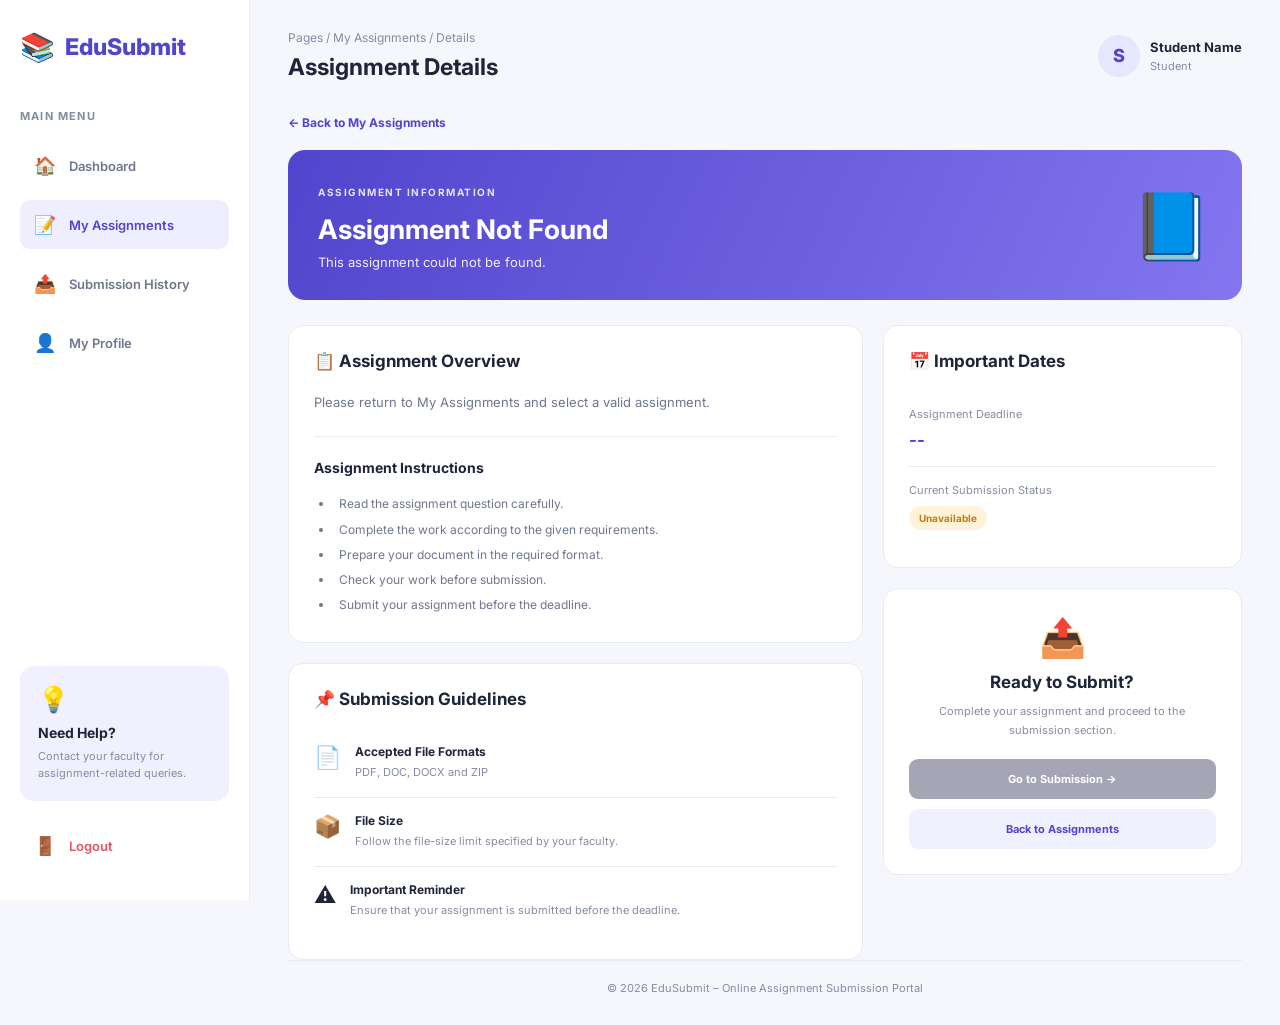
==== pages/assignment-details.html @ 94a19232 "Add student dashboard and assignment pages" ====
<!DOCTYPE html>
<html lang="en">
<head>
    <meta charset="UTF-8">
    <meta name="viewport" content="width=device-width, initial-scale=1.0">
    <title>Assignment Details | EduSubmit</title>
    <link rel="stylesheet" href="../css/student.css">
</head>
<body>

<div class="dashboard-container">

    <!-- Sidebar -->
    <aside class="sidebar">
        <div class="logo">
            <span class="logo-icon">📚</span>
            <h2>EduSubmit</h2>
        </div>

        <p class="menu-heading">MAIN MENU</p>

        <nav class="sidebar-nav">
            <a href="student-dashboard.html" class="nav-link">
                <span>🏠</span> Dashboard
            </a>

            <a href="assignments.html" class="nav-link active">
                <span>📝</span> My Assignments
            </a>

            <a href="#" class="nav-link">
                <span>📤</span> Submission History
            </a>

            <a href="#" class="nav-link">
                <span>👤</span> My Profile
            </a>
        </nav>

        <div class="sidebar-bottom">
            <div class="help-card">
                <span>💡</span>
                <h3>Need Help?</h3>
                <p>Contact your faculty for assignment-related queries.</p>
            </div>

            <a href="#" class="nav-link logout">
                <span>🚪</span> Logout
            </a>
        </div>
    </aside>

    <!-- Main Content -->
    <main class="main-content">

        <header class="top-header">
            <div>
                <p class="breadcrumb">Pages / My Assignments / Details</p>
                <h2>Assignment Details</h2>
            </div>

            <div class="header-right">
                <div class="profile-info">
                    <div class="avatar">S</div>
                    <div>
                        <h4>Student Name</h4>
                        <p>Student</p>
                    </div>
                </div>
            </div>
        </header>

        <a href="assignments.html" class="back-link">
            ← Back to My Assignments
        </a>

        <!-- Assignment Information -->
        <section class="details-banner">
            <div>
                <span class="details-label">ASSIGNMENT INFORMATION</span>
                <h1 id="detail-title">Loading Assignment...</h1>
                <p id="detail-subject">Please wait...</p>
            </div>

            <span class="details-icon">📘</span>
        </section>

        <!-- Details Grid -->
        <section class="details-grid">

            <div class="details-main">

                <div class="details-card">
                    <h2>📋 Assignment Overview</h2>

                    <p class="details-description" id="detail-description">
                        Loading description...
                    </p>

                    <div class="details-divider"></div>

                    <h3>Assignment Instructions</h3>

                    <ul class="instruction-list">
                        <li>Read the assignment question carefully.</li>
                        <li>Complete the work according to the given requirements.</li>
                        <li>Prepare your document in the required format.</li>
                        <li>Check your work before submission.</li>
                        <li>Submit your assignment before the deadline.</li>
                    </ul>
                </div>

                <div class="details-card">
                    <h2>📌 Submission Guidelines</h2>

                    <div class="guideline-item">
                        <span>📄</span>
                        <div>
                            <h4>Accepted File Formats</h4>
                            <p>PDF, DOC, DOCX and ZIP</p>
                        </div>
                    </div>

                    <div class="guideline-item">
                        <span>📦</span>
                        <div>
                            <h4>File Size</h4>
                            <p>Follow the file-size limit specified by your faculty.</p>
                        </div>
                    </div>

                    <div class="guideline-item">
                        <span>⚠️</span>
                        <div>
                            <h4>Important Reminder</h4>
                            <p>Ensure that your assignment is submitted before the deadline.</p>
                        </div>
                    </div>
                </div>

            </div>

            <!-- Right Side -->
            <div class="details-side">

                <div class="details-card">
                    <h2>📅 Important Dates</h2>

                    <div class="date-info">
                        <p>Assignment Deadline</p>
                        <h3 id="detail-deadline">--</h3>
                    </div>

                    <div class="date-info">
                        <p>Current Submission Status</p>
                        <span id="detail-status" class="status pending">
                            Pending
                        </span>
                    </div>
                </div>

                <div class="details-card submission-card">
                    <span class="submission-icon">📤</span>
                    <h2>Ready to Submit?</h2>

                    <p>
                        Complete your assignment and proceed to the
                        submission section.
                    </p>

                    <a href="#" id="submit-assignment-btn" class="submit-btn">
                        Go to Submission →
                    </a>

                    <a href="assignments.html" class="secondary-btn">
                        Back to Assignments
                    </a>
                </div>

            </div>

        </section>

        <footer class="footer">
            © 2026 EduSubmit – Online Assignment Submission Portal
        </footer>

    </main>
</div>

<script src="../js/student.js"></script>

</body>
</html>
---- css/student.css ----
/* =====================================
   EDUSUBMIT - STUDENT DASHBOARD
   ===================================== */

@import url('https://fonts.googleapis.com/css2?family=Inter:wght@400;500;600;700;800&display=swap');

:root {
    --primary: #5145CD;
    --primary-dark: #3930A5;
    --background: #F6F7FC;
    --white: #FFFFFF;
    --text: #20243A;
    --muted: #858BA3;
    --border: #E9EAF2;
    --success: #159B69;
    --warning: #E99A25;
    --danger: #E25363;
}

* {
    margin: 0;
    padding: 0;
    box-sizing: border-box;
}

body {
    font-family: 'Inter', sans-serif;
    background: var(--background);
    color: var(--text);
}

a {
    text-decoration: none;
    color: inherit;
}

button {
    font-family: inherit;
    cursor: pointer;
}

/* Main Layout */

.dashboard-container {
    display: flex;
    min-height: 100vh;
}

/* Sidebar */

.sidebar {
    width: 250px;
    background: var(--white);
    padding: 30px 20px;
    display: flex;
    flex-direction: column;
    border-right: 1px solid var(--border);
    position: fixed;
    top: 0;
    bottom: 0;
    left: 0;
    z-index: 10;
}

.logo {
    display: flex;
    align-items: center;
    gap: 10px;
    margin-bottom: 45px;
}

.logo-icon {
    font-size: 28px;
}

.logo h2 {
    color: var(--primary);
    font-size: 23px;
    font-weight: 800;
}

.menu-heading {
    font-size: 11px;
    font-weight: 700;
    color: var(--muted);
    letter-spacing: 1.2px;
    margin-bottom: 18px;
}

.sidebar-nav {
    display: flex;
    flex-direction: column;
    gap: 10px;
}

.nav-link {
    display: flex;
    align-items: center;
    gap: 13px;
    padding: 14px;
    border-radius: 10px;
    color: #70768E;
    font-size: 13px;
    font-weight: 600;
    transition: 0.3s;
}

.nav-link span {
    font-size: 18px;
}

.nav-link:hover,
.nav-link.active {
    background: #EFEEFF;
    color: var(--primary);
}

.sidebar-bottom {
    margin-top: auto;
}

.help-card {
    background: #F1F0FF;
    padding: 18px;
    border-radius: 14px;
    margin-bottom: 20px;
}

.help-card span {
    font-size: 25px;
}

.help-card h3 {
    margin: 10px 0 7px;
    font-size: 14px;
}

.help-card p {
    color: var(--muted);
    font-size: 11px;
    line-height: 1.6;
}

.logout {
    color: var(--danger);
}

/* Main Content */

.main-content {
    margin-left: 250px;
    padding: 30px 38px;
    width: calc(100% - 250px);
}

.top-header {
    display: flex;
    align-items: center;
    justify-content: space-between;
    margin-bottom: 30px;
}

.breadcrumb {
    font-size: 12px;
    color: var(--muted);
    margin-bottom: 8px;
}

.top-header h2 {
    font-size: 23px;
}

.header-right {
    display: flex;
    align-items: center;
    gap: 25px;
}

.notification-btn {
    position: relative;
    border: none;
    background: white;
    padding: 12px;
    border-radius: 12px;
    font-size: 19px;
}

.notification-dot {
    position: absolute;
    top: 8px;
    right: 8px;
    width: 7px;
    height: 7px;
    border-radius: 50%;
    background: var(--danger);
}

.profile-info {
    display: flex;
    align-items: center;
    gap: 10px;
}

.avatar {
    width: 42px;
    height: 42px;
    background: #E8E5FF;
    color: var(--primary);
    display: grid;
    place-items: center;
    border-radius: 50%;
    font-weight: 800;
    font-size: 18px;
}

.profile-info h4 {
    font-size: 13px;
}

.profile-info p {
    color: var(--muted);
    font-size: 11px;
    margin-top: 4px;
}

/* Welcome Banner */

.welcome-banner {
    background: linear-gradient(115deg, #5145CD, #8376EF);
    color: white;
    padding: 35px 40px;
    border-radius: 20px;
    display: flex;
    justify-content: space-between;
    align-items: center;
    min-height: 205px;
    margin-bottom: 35px;
    overflow: hidden;
}

.welcome-label {
    font-size: 11px;
    font-weight: 700;
    letter-spacing: 1.5px;
    margin-bottom: 12px;
    opacity: 0.85;
}

.welcome-banner h1 {
    font-size: 32px;
    margin-bottom: 12px;
}

.welcome-banner p:not(.welcome-label) {
    font-size: 13px;
    line-height: 1.7;
    max-width: 450px;
    opacity: 0.9;
}

.primary-btn {
    display: inline-block;
    background: white;
    color: var(--primary);
    padding: 12px 20px;
    border-radius: 9px;
    font-size: 12px;
    font-weight: 700;
    margin-top: 20px;
    transition: 0.3s;
}

.primary-btn:hover {
    transform: translateY(-2px);
    background: #F1F0FF;
}

.welcome-illustration {
    font-size: 100px;
    padding-right: 35px;
}

/* Section Headings */

.section-heading {
    margin-bottom: 20px;
}

.section-heading h2,
.content-card h2 {
    font-size: 18px;
    margin-bottom: 7px;
}

.section-heading p,
.card-subtitle {
    color: var(--muted);
    font-size: 12px;
}

.heading-row {
    display: flex;
    justify-content: space-between;
    align-items: center;
}

/* Statistics Cards */

.stats-section {
    margin-bottom: 35px;
}

.stats-grid {
    display: grid;
    grid-template-columns: repeat(4, 1fr);
    gap: 18px;
}

.stat-card {
    background: var(--white);
    padding: 22px;
    border-radius: 15px;
    border: 1px solid var(--border);
    transition: 0.3s;
}

.stat-card:hover {
    transform: translateY(-4px);
    box-shadow: 0 8px 25px rgba(30, 35, 80, 0.07);
}

.stat-icon {
    width: 42px;
    height: 42px;
    display: grid;
    place-items: center;
    border-radius: 12px;
    font-size: 20px;
    margin-bottom: 17px;
}

.total-card .stat-icon {
    background: #EFEEFF;
}

.submitted-card .stat-icon {
    background: #E5F8EF;
}

.pending-card .stat-icon {
    background: #FFF4DE;
}

.overdue-card .stat-icon {
    background: #FFECEF;
}

.stat-card p {
    color: var(--muted);
    font-size: 12px;
    margin-bottom: 9px;
}

.stat-card h2 {
    font-size: 29px;
    margin-bottom: 7px;
}

.stat-card span {
    font-size: 10px;
    color: var(--muted);
}

/* Assignments */

.assignments-section {
    margin-bottom: 35px;
}

.view-all {
    color: var(--primary);
    font-size: 12px;
    font-weight: 700;
}

.assignment-list {
    display: grid;
    grid-template-columns: repeat(2, 1fr);
    gap: 16px;
}

.assignment-card {
    background: var(--white);
    border: 1px solid var(--border);
    padding: 20px;
    border-radius: 14px;
    transition: 0.3s;
}

.assignment-card:hover {
    transform: translateY(-3px);
    box-shadow: 0 8px 20px rgba(30, 35, 80, 0.06);
}

.assignment-top {
    display: flex;
    justify-content: space-between;
    align-items: center;
    margin-bottom: 16px;
}

.subject-tag {
    background: #EFEEFF;
    color: var(--primary);
    padding: 7px 10px;
    border-radius: 7px;
    font-size: 10px;
    font-weight: 700;
}

.status {
    padding: 6px 10px;
    border-radius: 20px;
    font-size: 10px;
    font-weight: 700;
}

.status.pending {
    background: #FFF3D9;
    color: #C27B12;
}

.status.submitted {
    background: #E4F7ED;
    color: #138557;
}

.status.overdue {
    background: #FFE8EC;
    color: #D44355;
}

.assignment-card h3 {
    font-size: 15px;
    margin-bottom: 9px;
}

.assignment-card > p {
    font-size: 11px;
    color: var(--muted);
    line-height: 1.6;
}

.assignment-footer {
    display: flex;
    justify-content: space-between;
    align-items: center;
    border-top: 1px solid var(--border);
    margin-top: 18px;
    padding-top: 14px;
}

.assignment-footer span {
    font-size: 10px;
    color: var(--muted);
}

.assignment-footer a {
    font-size: 11px;
    color: var(--primary);
    font-weight: 700;
}

/* Bottom Section */

.bottom-grid {
    display: grid;
    grid-template-columns: 1.5fr 1fr;
    gap: 20px;
    margin-bottom: 35px;
}

.content-card {
    background: white;
    padding: 24px;
    border: 1px solid var(--border);
    border-radius: 15px;
}

.deadline-item {
    display: flex;
    justify-content: space-between;
    align-items: center;
    padding: 17px 0;
    border-bottom: 1px solid var(--border);
}

.deadline-item:last-child {
    border-bottom: none;
}

.deadline-item h4 {
    font-size: 12px;
    margin-bottom: 5px;
}

.deadline-item p {
    font-size: 10px;
    color: var(--muted);
}

.deadline-date {
    color: var(--primary);
    font-size: 11px;
    font-weight: 700;
}

/* Progress Circle */

.progress-circle {
    width: 150px;
    height: 150px;
    border-radius: 50%;
    background: conic-gradient(
        var(--primary) 0% 50%,
        #EBEAF5 50% 100%
    );
    display: grid;
    place-items: center;
    margin: 25px auto;
}

.progress-circle > div {
    background: white;
    width: 120px;
    height: 120px;
    border-radius: 50%;
    display: flex;
    flex-direction: column;
    align-items: center;
    justify-content: center;
}

.progress-circle h2 {
    color: var(--primary);
    font-size: 27px;
}

.progress-circle p {
    color: var(--muted);
    font-size: 10px;
    margin-top: 5px;
}

.progress-message {
    color: var(--muted);
    font-size: 11px;
    text-align: center;
}

.footer {
    border-top: 1px solid var(--border);
    padding-top: 20px;
    text-align: center;
    color: var(--muted);
    font-size: 11px;
}

/* Responsive Design */

@media (max-width: 1100px) {
    .stats-grid {
        grid-template-columns: repeat(2, 1fr);
    }
}

@media (max-width: 800px) {
    .sidebar {
        width: 75px;
        padding: 25px 10px;
    }

    .logo h2,
    .menu-heading,
    .nav-link:not(.active),
    .nav-link.active {
        font-size: 0;
    }

    .nav-link {
        justify-content: center;
        padding: 14px 5px;
    }

    .nav-link span {
        font-size: 20px;
    }

    .help-card {
        display: none;
    }

    .main-content {
        margin-left: 75px;
        width: calc(100% - 75px);
        padding: 25px 20px;
    }

    .bottom-grid {
        grid-template-columns: 1fr;
    }
}

@media (max-width: 550px) {
    .main-content {
        padding: 20px 13px;
    }

    .top-header {
        align-items: flex-start;
        gap: 10px;
    }

    .top-header h2 {
        font-size: 17px;
    }

    .header-right {
        gap: 8px;
    }

    .profile-info > div:last-child {
        display: none;
    }

    .welcome-banner {
        padding: 25px 20px;
    }

    .welcome-banner h1 {
        font-size: 24px;
    }

    .welcome-illustration {
        font-size: 55px;
        padding-right: 0;
    }

    .stats-grid {
        grid-template-columns: 1fr 1fr;
        gap: 10px;
    }

    .stat-card {
        padding: 14px;
    }

    .assignment-list {
        grid-template-columns: 1fr;
    }

    .heading-row {
        align-items: flex-start;
        gap: 10px;
    }
}

/* =====================================
   MY ASSIGNMENTS PAGE
   ===================================== */

.assignment-welcome {
    background: linear-gradient(115deg, #5145CD, #8376EF);
    color: white;
    padding: 30px;
    border-radius: 17px;
    margin-bottom: 25px;
}

.assignment-welcome h1 {
    font-size: 26px;
    margin-bottom: 10px;
}

.assignment-welcome p {
    font-size: 13px;
    opacity: 0.9;
    line-height: 1.6;
}

.assignment-summary {
    display: grid;
    grid-template-columns: repeat(4, 1fr);
    gap: 15px;
    margin-bottom: 30px;
}

.summary-card {
    background: white;
    padding: 20px;
    border: 1px solid var(--border);
    border-radius: 13px;
    display: flex;
    align-items: center;
    gap: 15px;
}

.summary-card > span {
    font-size: 25px;
    background: #EFEEFF;
    padding: 12px;
    border-radius: 10px;
}

.summary-card p {
    font-size: 11px;
    color: var(--muted);
    margin-bottom: 7px;
}

.summary-card h2 {
    font-size: 23px;
}

.assignment-management {
    background: white;
    padding: 25px;
    border: 1px solid var(--border);
    border-radius: 15px;
}

.assignment-toolbar {
    display: flex;
    align-items: center;
    justify-content: space-between;
    gap: 15px;
    margin-bottom: 22px;
}

.assignment-toolbar h2 {
    font-size: 18px;
    margin-bottom: 7px;
}

.assignment-toolbar p {
    color: var(--muted);
    font-size: 12px;
}

#assignment-search {
    width: 260px;
    padding: 12px 15px;
    border: 1px solid var(--border);
    border-radius: 9px;
    outline: none;
    font-family: inherit;
    font-size: 12px;
}

#assignment-search:focus {
    border-color: var(--primary);
    box-shadow: 0 0 0 3px rgba(81, 69, 205, 0.1);
}

.filter-buttons {
    display: flex;
    flex-wrap: wrap;
    gap: 10px;
    margin-bottom: 20px;
}

.filter-btn {
    padding: 10px 17px;
    background: #F6F7FC;
    border: 1px solid var(--border);
    border-radius: 8px;
    color: #70768E;
    font-size: 11px;
    font-weight: 600;
    transition: 0.3s;
}

.filter-btn:hover,
.filter-btn.active {
    background: var(--primary);
    color: white;
    border-color: var(--primary);
}

.assignment-count {
    font-size: 11px;
    color: var(--muted);
    margin-bottom: 18px;
}

#visible-count {
    color: var(--primary);
    font-weight: 800;
}

.no-results {
    grid-column: 1 / -1;
    text-align: center;
    padding: 45px 15px;
    color: var(--muted);
    background: #F9F9FD;
    border-radius: 12px;
}

.no-results span {
    font-size: 35px;
    display: block;
    margin-bottom: 12px;
}

@media (max-width: 1000px) {
    .assignment-summary {
        grid-template-columns: repeat(2, 1fr);
    }
}

@media (max-width: 600px) {
    .assignment-toolbar {
        flex-direction: column;
        align-items: stretch;
    }

    #assignment-search {
        width: 100%;
    }

    .assignment-summary {
        gap: 10px;
    }

    .summary-card {
        padding: 12px;
        gap: 8px;
    }

    .summary-card > span {
        padding: 8px;
        font-size: 18px;
    }

    .assignment-management {
        padding: 15px;
    }

    .assignment-welcome h1 {
        font-size: 21px;
    }
}

/* =====================================
   ASSIGNMENT DETAILS PAGE
   ===================================== */

.back-link {
    display: inline-block;
    color: var(--primary);
    font-size: 12px;
    font-weight: 700;
    margin-bottom: 20px;
}

.back-link:hover {
    text-decoration: underline;
}

.details-banner {
    background: linear-gradient(115deg, #5145CD, #8376EF);
    color: white;
    padding: 30px;
    border-radius: 17px;
    display: flex;
    justify-content: space-between;
    align-items: center;
    margin-bottom: 25px;
}

.details-label {
    font-size: 10px;
    letter-spacing: 1.5px;
    opacity: 0.85;
    font-weight: 700;
}

.details-banner h1 {
    font-size: 27px;
    margin: 13px 0 8px;
}

.details-banner p {
    font-size: 13px;
    opacity: 0.9;
}

.details-icon {
    font-size: 65px;
}

.details-grid {
    display: grid;
    grid-template-columns: 1.6fr 1fr;
    gap: 20px;
    align-items: start;
}

.details-main,
.details-side {
    display: flex;
    flex-direction: column;
    gap: 20px;
}

.details-card {
    background: white;
    border: 1px solid var(--border);
    border-radius: 15px;
    padding: 25px;
}

.details-card h2 {
    font-size: 17px;
    margin-bottom: 20px;
}

.details-card h3 {
    font-size: 14px;
    margin-bottom: 15px;
}

.details-description {
    font-size: 13px;
    line-height: 1.8;
    color: #70768E;
}

.details-divider {
    border-top: 1px solid var(--border);
    margin: 22px 0;
}

.instruction-list {
    padding-left: 20px;
}

.instruction-list li {
    font-size: 12px;
    color: #70768E;
    line-height: 2.1;
    padding-left: 5px;
}

.guideline-item {
    display: flex;
    align-items: flex-start;
    gap: 14px;
    padding: 15px 0;
    border-bottom: 1px solid var(--border);
}

.guideline-item:last-child {
    border-bottom: none;
}

.guideline-item > span {
    font-size: 22px;
}

.guideline-item h4 {
    font-size: 12px;
    margin-bottom: 5px;
}

.guideline-item p {
    color: var(--muted);
    font-size: 11px;
    line-height: 1.6;
}

.date-info {
    padding: 16px 0;
    border-bottom: 1px solid var(--border);
}

.date-info:last-child {
    border-bottom: none;
}

.date-info p {
    font-size: 11px;
    color: var(--muted);
    margin-bottom: 9px;
}

.date-info h3 {
    color: var(--primary);
    margin-bottom: 0;
    font-size: 17px;
}

.submission-card {
    text-align: center;
}

.submission-icon {
    font-size: 38px;
    display: block;
    margin-bottom: 12px;
}

.submission-card h2 {
    margin-bottom: 10px;
}

.submission-card p {
    font-size: 11px;
    color: var(--muted);
    line-height: 1.7;
    margin-bottom: 20px;
}

.submit-btn,
.secondary-btn {
    display: block;
    padding: 13px;
    border-radius: 9px;
    font-size: 11px;
    font-weight: 700;
    margin-top: 10px;
}

.submit-btn {
    background: var(--primary);
    color: white;
}

.submit-btn:hover {
    background: var(--primary-dark);
}

.submit-btn.disabled {
    background: #A5A5B5;
    pointer-events: none;
}

.secondary-btn {
    background: #F1F0FF;
    color: var(--primary);
}

@media (max-width: 800px) {
    .details-grid {
        grid-template-columns: 1fr;
    }

    .details-banner h1 {
        font-size: 22px;
    }

    .details-icon {
        font-size: 45px;
    }
}

@media (max-width: 450px) {
    .details-banner {
        padding: 22px 17px;
    }

    .details-card {
        padding: 18px;
    }
}
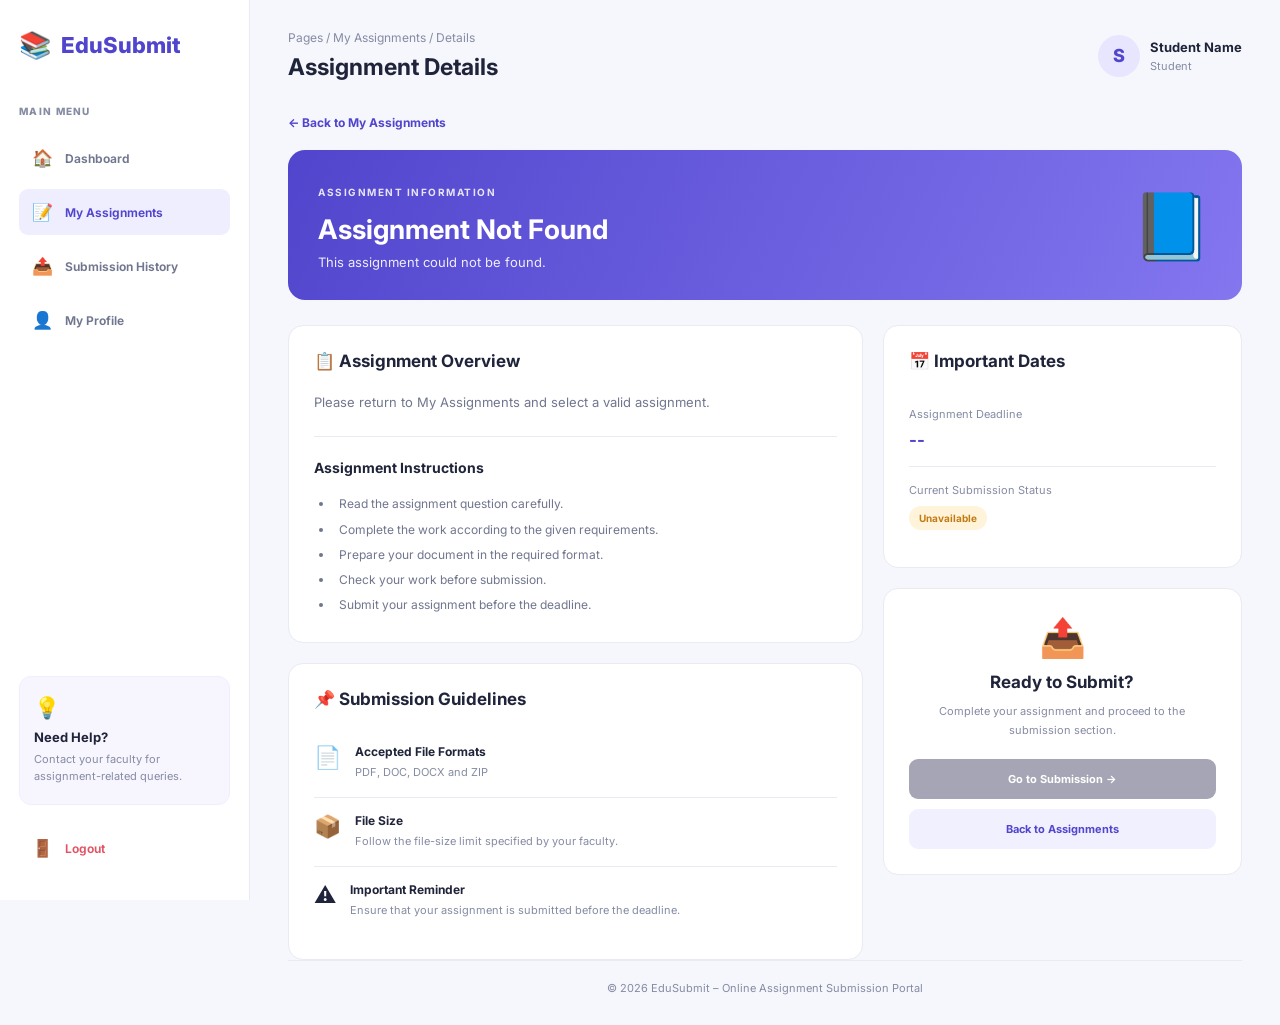
==== commit 3bfb18c4: "Complete evaluation module and standardize student sidebars" ====
--- a/pages/assignment-details.html
+++ b/pages/assignment-details.html
@@ -29,7 +29,7 @@
                 <span>📝</span> My Assignments
             </a>
 
-            <a href="#" class="nav-link">
+            <a href="submission-history.html" class="nav-link">
                 <span>📤</span> Submission History
             </a>
 
--- a/css/student.css
+++ b/css/student.css
@@ -1,4 +1,3 @@
-
 /* =====================================
    EDUSUBMIT - STUDENT DASHBOARD
    ===================================== */
@@ -52,7 +51,7 @@
 .sidebar {
     width: 250px;
     background: var(--white);
-    padding: 30px 20px;
+    padding: 29px 19px;
     display: flex;
     flex-direction: column;
     border-right: 1px solid var(--border);
@@ -70,44 +69,42 @@
     margin-bottom: 45px;
 }
 
-.logo-icon {
-    font-size: 28px;
-}
+.logo-icon { font-size: 26px; }
 
 .logo h2 {
     color: var(--primary);
-    font-size: 23px;
+    font-size: 22px;
     font-weight: 800;
 }
 
 .menu-heading {
-    font-size: 11px;
-    font-weight: 700;
-    color: var(--muted);
-    letter-spacing: 1.2px;
+    font-size: 10px;
+    font-weight: 800;
+    color: var(--muted);
+    letter-spacing: 1.3px;
     margin-bottom: 18px;
 }
 
 .sidebar-nav {
     display: flex;
     flex-direction: column;
-    gap: 10px;
+    gap: 8px;
 }
 
 .nav-link {
     display: flex;
     align-items: center;
-    gap: 13px;
-    padding: 14px;
-    border-radius: 10px;
+    gap: 12px;
+    padding: 13px;
+    border-radius: 9px;
     color: #70768E;
-    font-size: 13px;
-    font-weight: 600;
+    font-size: 12px;
+    font-weight: 650;
     transition: 0.3s;
 }
 
 .nav-link span {
-    font-size: 18px;
+    font-size: 17px;
 }
 
 .nav-link:hover,
@@ -121,19 +118,20 @@
 }
 
 .help-card {
-    background: #F1F0FF;
-    padding: 18px;
-    border-radius: 14px;
+    background: #F7F6FF;
+    border: 1px solid #EFEEFF;
+    padding: 18px 14px;
+    border-radius: 12px;
     margin-bottom: 20px;
 }
 
 .help-card span {
-    font-size: 25px;
+    font-size: 21px;
 }
 
 .help-card h3 {
-    margin: 10px 0 7px;
-    font-size: 14px;
+    margin: 9px 0 6px;
+    font-size: 13px;
 }
 
 .help-card p {
@@ -575,95 +573,45 @@
     }
 }
 
-@media (max-width: 800px) {
-    .sidebar {
-        width: 75px;
-        padding: 25px 10px;
-    }
-
-    .logo h2,
-    .menu-heading,
-    .nav-link:not(.active),
-    .nav-link.active {
-        font-size: 0;
-    }
-
-    .nav-link {
-        justify-content: center;
-        padding: 14px 5px;
-    }
-
-    .nav-link span {
-        font-size: 20px;
-    }
-
-    .help-card {
-        display: none;
-    }
-
-    .main-content {
-        margin-left: 75px;
-        width: calc(100% - 75px);
-        padding: 25px 20px;
-    }
-
-    .bottom-grid {
-        grid-template-columns: 1fr;
-    }
+@media (max-width: 1000px) {
+    .sidebar { width: 215px; padding: 25px 15px; }
+    .main-content { margin-left: 215px; width: calc(100% - 215px); }
+}
+
+@media (max-width: 800px) and (min-width: 701px) {
+    .main-content { padding: 25px 20px; }
+    .bottom-grid { grid-template-columns: 1fr; }
+}
+
+@media (max-width: 700px) {
+    .dashboard-container { display: block; }
+    .sidebar { position: static; width: 100%; min-height: 0; padding: 13px 15px; border-right: 0; border-bottom: 1px solid var(--border); }
+    .logo { margin: 0 0 11px; }
+    .logo h2 { font-size: 19px; }
+    .logo-icon { font-size: 22px; }
+    .menu-heading, .help-card { display: none; }
+    .sidebar-nav { display: flex; gap: 5px; overflow-x: auto; }
+    .nav-link, .nav-link:not(.active), .nav-link.active { flex: 0 0 auto; justify-content: flex-start; padding: 9px; font-size: 10px; white-space: nowrap; }
+    .nav-link span { font-size: 14px; }
+    .sidebar-bottom { margin-top: 0; }
+    .sidebar-bottom .logout { padding: 9px; font-size: 10px; white-space: nowrap; }
+    .main-content { margin-left: 0; width: 100%; padding: 18px 14px; }
+    .bottom-grid { grid-template-columns: 1fr; }
 }
 
 @media (max-width: 550px) {
-    .main-content {
-        padding: 20px 13px;
-    }
-
-    .top-header {
-        align-items: flex-start;
-        gap: 10px;
-    }
-
-    .top-header h2 {
-        font-size: 17px;
-    }
-
-    .header-right {
-        gap: 8px;
-    }
-
-    .profile-info > div:last-child {
-        display: none;
-    }
-
-    .welcome-banner {
-        padding: 25px 20px;
-    }
-
-    .welcome-banner h1 {
-        font-size: 24px;
-    }
-
-    .welcome-illustration {
-        font-size: 55px;
-        padding-right: 0;
-    }
-
-    .stats-grid {
-        grid-template-columns: 1fr 1fr;
-        gap: 10px;
-    }
-
-    .stat-card {
-        padding: 14px;
-    }
-
-    .assignment-list {
-        grid-template-columns: 1fr;
-    }
-
-    .heading-row {
-        align-items: flex-start;
-        gap: 10px;
-    }
+    .main-content { padding: 20px 13px; }
+    .top-header { align-items: flex-start; gap: 10px; }
+    .top-header h2 { font-size: 17px; }
+    .header-right { gap: 8px; }
+    .profile-info > div:last-child { display: none; }
+    .welcome-banner { padding: 25px 20px; }
+    .welcome-banner h1 { font-size: 24px; }
+    .welcome-illustration { font-size: 55px; padding-right: 0; }
+    .stats-grid { grid-template-columns: 1fr 1fr; gap: 10px; }
+    .stat-card { padding: 14px; }
+    .assignment-list { grid-template-columns: 1fr; }
+    .heading-row { align-items: flex-start; gap: 10px; }
 }
 
 /* =====================================
